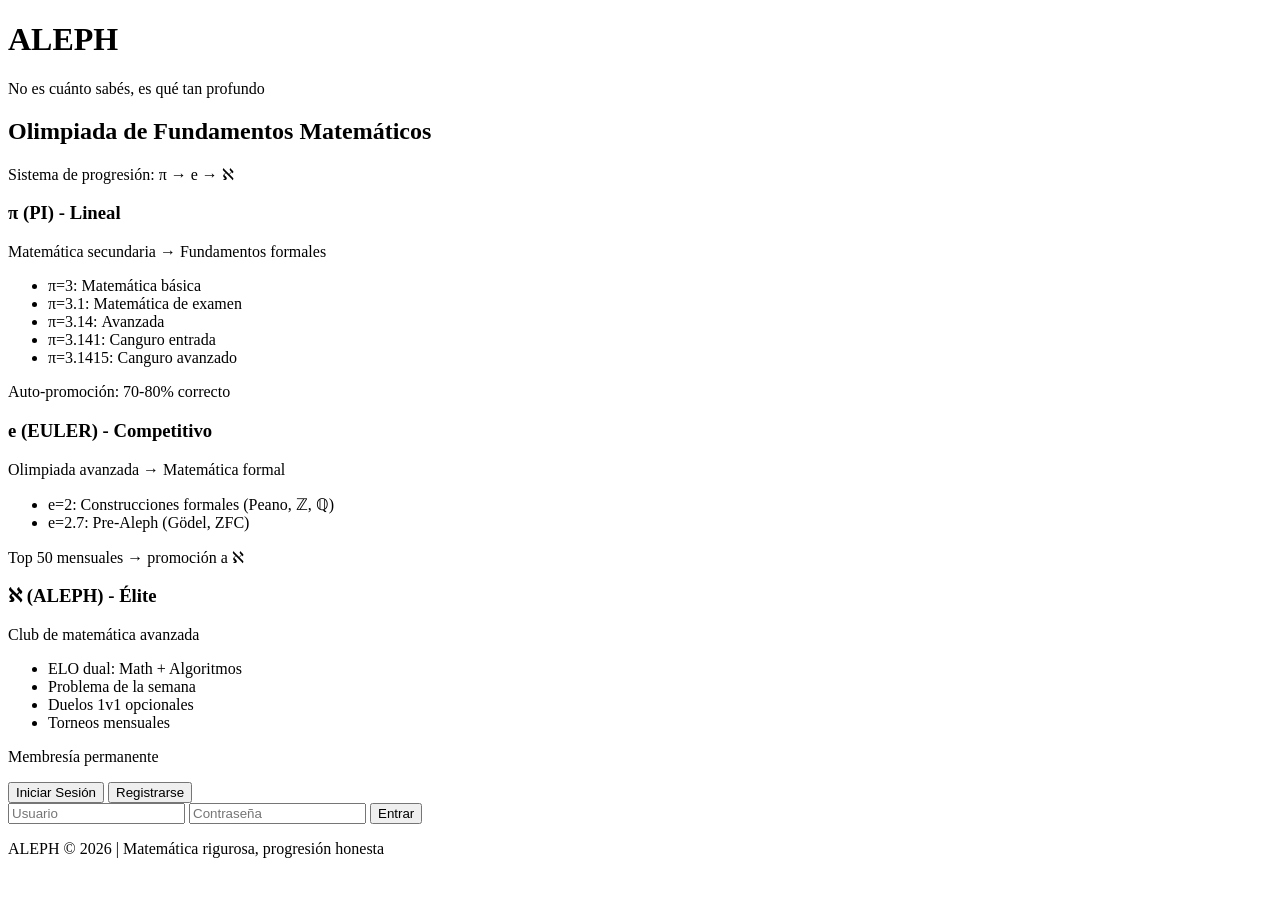
==== frontend/index.html @ c9a875f5 "feat: add landing page with level descriptions and auth forms" ====
<!DOCTYPE html>
<html lang="es">
<head>
    <meta charset="UTF-8">
    <meta name="viewport" content="width=device-width, initial-scale=1.0">
    <title>ALEPH - Olimpiada de Fundamentos Matemáticos</title>
    <link rel="stylesheet" href="css/style.css">
</head>
<body>
    <div class="container">
        <header>
            <h1>ALEPH</h1>
            <p class="tagline">No es cuánto sabés, es qué tan profundo</p>
        </header>

        <main>
            <section class="hero">
                <h2>Olimpiada de Fundamentos Matemáticos</h2>
                <p>Sistema de progresión: π → e → ℵ</p>
            </section>

            <section class="levels">
                <div class="level-card">
                    <h3>π (PI) - Lineal</h3>
                    <p>Matemática secundaria → Fundamentos formales</p>
                    <ul>
                        <li>π=3: Matemática básica</li>
                        <li>π=3.1: Matemática de examen</li>
                        <li>π=3.14: Avanzada</li>
                        <li>π=3.141: Canguro entrada</li>
                        <li>π=3.1415: Canguro avanzado</li>
                    </ul>
                    <p class="progression">Auto-promoción: 70-80% correcto</p>
                </div>

                <div class="level-card">
                    <h3>e (EULER) - Competitivo</h3>
                    <p>Olimpiada avanzada → Matemática formal</p>
                    <ul>
                        <li>e=2: Construcciones formales (Peano, ℤ, ℚ)</li>
                        <li>e=2.7: Pre-Aleph (Gödel, ZFC)</li>
                    </ul>
                    <p class="progression">Top 50 mensuales → promoción a ℵ</p>
                </div>

                <div class="level-card">
                    <h3>ℵ (ALEPH) - Élite</h3>
                    <p>Club de matemática avanzada</p>
                    <ul>
                        <li>ELO dual: Math + Algoritmos</li>
                        <li>Problema de la semana</li>
                        <li>Duelos 1v1 opcionales</li>
                        <li>Torneos mensuales</li>
                    </ul>
                    <p class="progression">Membresía permanente</p>
                </div>
            </section>

            <section class="auth">
                <div class="auth-container">
                    <div class="auth-tabs">
                        <button class="tab active" onclick="showLogin()">Iniciar Sesión</button>
                        <button class="tab" onclick="showRegister()">Registrarse</button>
                    </div>

                    <form id="loginForm" class="auth-form">
                        <input type="text" id="loginUsername" placeholder="Usuario" required>
                        <input type="password" id="loginPassword" placeholder="Contraseña" required>
                        <button type="submit">Entrar</button>
                        <p class="error" id="loginError"></p>
                    </form>

                    <form id="registerForm" class="auth-form" style="display: none;">
                        <input type="text" id="registerUsername" placeholder="Usuario" required>
                        <input type="email" id="registerEmail" placeholder="Email" required>
                        <input type="password" id="registerPassword" placeholder="Contraseña" required>
                        <button type="submit">Crear Cuenta</button>
                        <p class="error" id="registerError"></p>
                    </form>
                </div>
            </section>
        </main>

        <footer>
            <p>ALEPH © 2026 | Matemática rigurosa, progresión honesta</p>
        </footer>
    </div>

    <script src="js/app.js"></script>
</body>
</html>
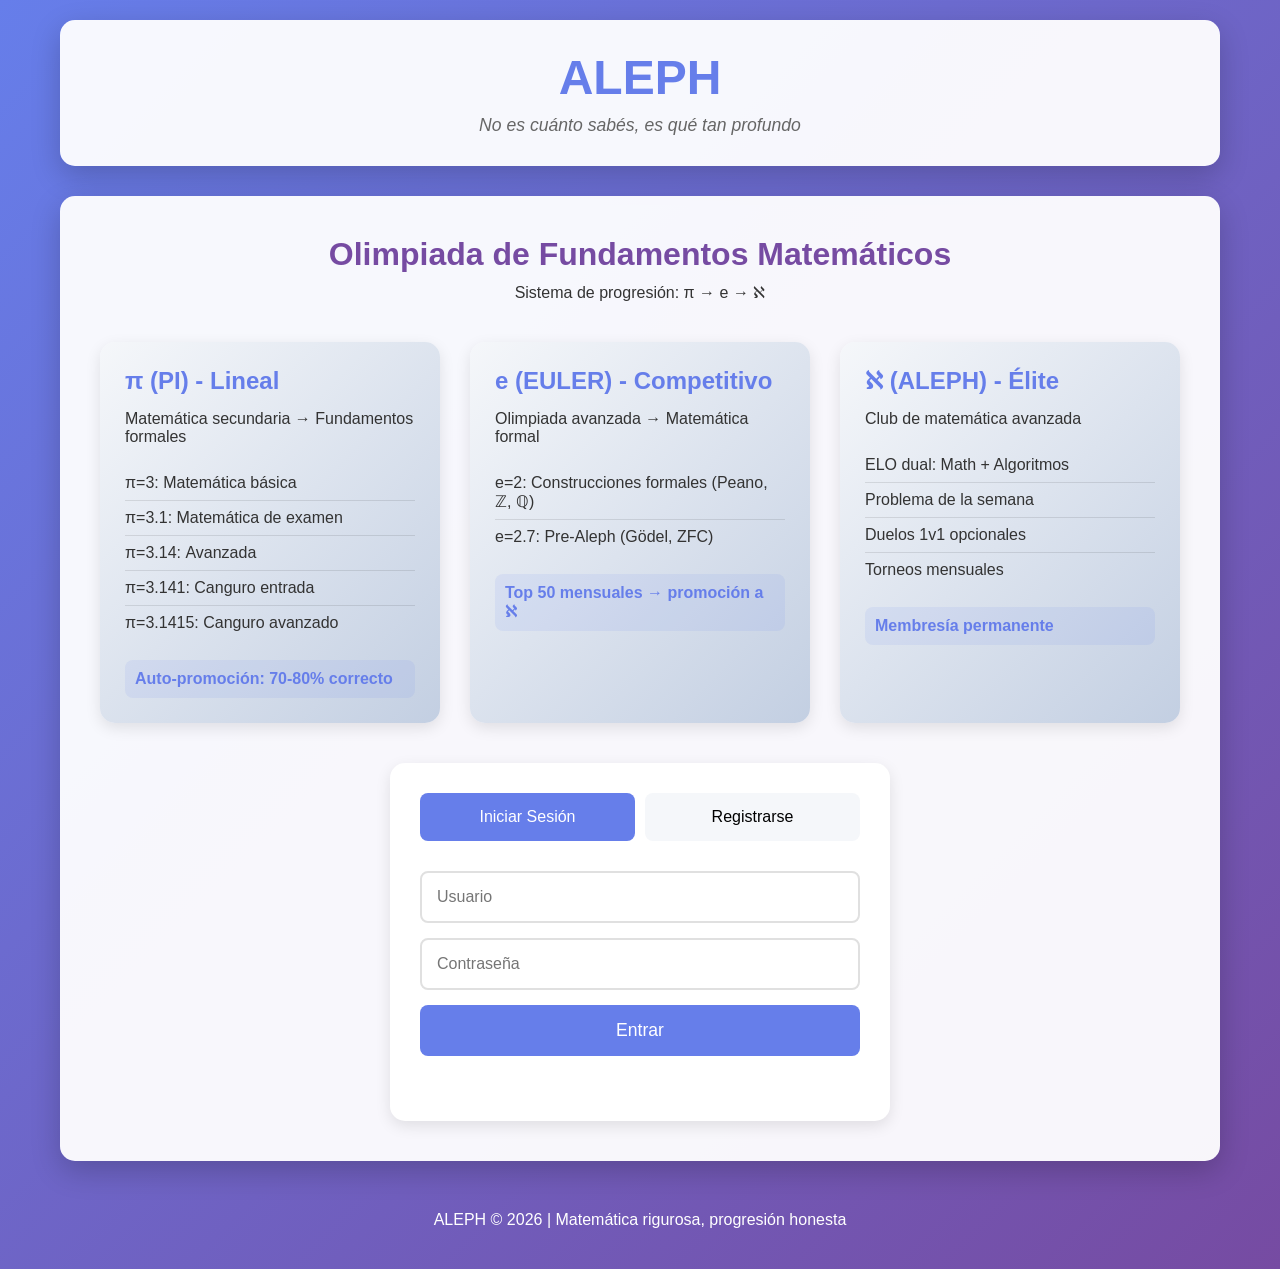
==== commit 0d0a7a14: "fix: use inline event handlers for forms" ====
--- a/frontend/index.html
+++ b/frontend/index.html
@@ -63,14 +63,14 @@
                         <button class="tab" onclick="showRegister()">Registrarse</button>
                     </div>
 
-                    <form id="loginForm" class="auth-form">
+                  <form id="loginForm" class="auth-form" onsubmit="return handleLogin(event)">
                         <input type="text" id="loginUsername" placeholder="Usuario" required>
                         <input type="password" id="loginPassword" placeholder="Contraseña" required>
                         <button type="submit">Entrar</button>
                         <p class="error" id="loginError"></p>
                     </form>
 
-                    <form id="registerForm" class="auth-form" style="display: none;">
+                 <form id="registerForm" class="auth-form" style="display: none;" onsubmit="return handleRegister(event)">
                         <input type="text" id="registerUsername" placeholder="Usuario" required>
                         <input type="email" id="registerEmail" placeholder="Email" required>
                         <input type="password" id="registerPassword" placeholder="Contraseña" required>
--- a/frontend/css/style.css
+++ b/frontend/css/style.css
@@ -0,0 +1,394 @@
+* {
+    margin: 0;
+    padding: 0;
+    box-sizing: border-box;
+}
+
+body {
+    font-family: 'Segoe UI', Tahoma, Geneva, Verdana, sans-serif;
+    background: linear-gradient(135deg, #667eea 0%, #764ba2 100%);
+    min-height: 100vh;
+    color: #333;
+}
+
+.container {
+    max-width: 1200px;
+    margin: 0 auto;
+    padding: 20px;
+}
+
+/* Header */
+header {
+    background: rgba(255, 255, 255, 0.95);
+    padding: 30px;
+    border-radius: 15px;
+    margin-bottom: 30px;
+    box-shadow: 0 10px 30px rgba(0, 0, 0, 0.2);
+}
+
+header h1 {
+    font-size: 3em;
+    color: #667eea;
+    text-align: center;
+    margin-bottom: 10px;
+}
+
+.tagline {
+    text-align: center;
+    font-style: italic;
+    color: #666;
+    font-size: 1.1em;
+}
+
+.header-content {
+    display: flex;
+    justify-content: space-between;
+    align-items: center;
+}
+
+.user-info {
+    display: flex;
+    gap: 15px;
+    align-items: center;
+}
+
+.level-badge {
+    background: #667eea;
+    color: white;
+    padding: 5px 15px;
+    border-radius: 20px;
+    font-weight: bold;
+}
+
+/* Main */
+main {
+    background: rgba(255, 255, 255, 0.95);
+    padding: 40px;
+    border-radius: 15px;
+    box-shadow: 0 10px 30px rgba(0, 0, 0, 0.2);
+    margin-bottom: 30px;
+}
+
+.hero {
+    text-align: center;
+    margin-bottom: 40px;
+}
+
+.hero h2 {
+    font-size: 2em;
+    color: #764ba2;
+    margin-bottom: 10px;
+}
+
+/* Levels */
+.levels {
+    display: grid;
+    grid-template-columns: repeat(auto-fit, minmax(300px, 1fr));
+    gap: 30px;
+    margin-bottom: 40px;
+}
+
+.level-card {
+    background: linear-gradient(135deg, #f5f7fa 0%, #c3cfe2 100%);
+    padding: 25px;
+    border-radius: 15px;
+    box-shadow: 0 5px 15px rgba(0, 0, 0, 0.1);
+    transition: transform 0.3s;
+}
+
+.level-card:hover {
+    transform: translateY(-5px);
+}
+
+.level-card h3 {
+    color: #667eea;
+    margin-bottom: 15px;
+    font-size: 1.5em;
+}
+
+.level-card ul {
+    list-style: none;
+    margin: 20px 0;
+}
+
+.level-card li {
+    padding: 8px 0;
+    border-bottom: 1px solid rgba(0, 0, 0, 0.1);
+}
+
+.level-card li:last-child {
+    border-bottom: none;
+}
+
+.progression {
+    margin-top: 15px;
+    padding: 10px;
+    background: rgba(102, 126, 234, 0.1);
+    border-radius: 8px;
+    font-weight: bold;
+    color: #667eea;
+}
+
+/* Auth */
+.auth {
+    max-width: 500px;
+    margin: 0 auto;
+}
+
+.auth-container {
+    background: white;
+    padding: 30px;
+    border-radius: 15px;
+    box-shadow: 0 5px 15px rgba(0, 0, 0, 0.1);
+}
+
+.auth-tabs {
+    display: flex;
+    gap: 10px;
+    margin-bottom: 30px;
+}
+
+.tab {
+    flex: 1;
+    padding: 15px;
+    border: none;
+    background: #f5f7fa;
+    cursor: pointer;
+    border-radius: 8px;
+    font-size: 1em;
+    transition: all 0.3s;
+}
+
+.tab.active {
+    background: #667eea;
+    color: white;
+}
+
+.auth-form {
+    display: flex;
+    flex-direction: column;
+    gap: 15px;
+}
+
+.auth-form input {
+    padding: 15px;
+    border: 2px solid #e0e0e0;
+    border-radius: 8px;
+    font-size: 1em;
+    transition: border 0.3s;
+}
+
+.auth-form input:focus {
+    outline: none;
+    border-color: #667eea;
+}
+
+.auth-form button {
+    padding: 15px;
+    background: #667eea;
+    color: white;
+    border: none;
+    border-radius: 8px;
+    font-size: 1.1em;
+    cursor: pointer;
+    transition: background 0.3s;
+}
+
+.auth-form button:hover {
+    background: #5568d3;
+}
+
+.error {
+    color: #e74c3c;
+    font-size: 0.9em;
+    min-height: 20px;
+}
+
+/* Stats */
+.stats {
+    display: grid;
+    grid-template-columns: repeat(auto-fit, minmax(200px, 1fr));
+    gap: 20px;
+    margin-bottom: 40px;
+}
+
+.stat-card {
+    background: linear-gradient(135deg, #667eea 0%, #764ba2 100%);
+    color: white;
+    padding: 25px;
+    border-radius: 15px;
+    text-align: center;
+}
+
+.stat-card h3 {
+    font-size: 0.9em;
+    opacity: 0.9;
+    margin-bottom: 10px;
+}
+
+.stat-value {
+    font-size: 2.5em;
+    font-weight: bold;
+}
+
+/* Problems */
+.filter {
+    margin-bottom: 20px;
+}
+
+.filter select {
+    padding: 10px 15px;
+    border: 2px solid #e0e0e0;
+    border-radius: 8px;
+    font-size: 1em;
+    margin-left: 10px;
+}
+
+.problem-list {
+    display: grid;
+    gap: 15px;
+}
+
+.problem-item {
+    background: #f5f7fa;
+    padding: 20px;
+    border-radius: 10px;
+    cursor: pointer;
+    transition: all 0.3s;
+    border: 2px solid transparent;
+}
+
+.problem-item:hover {
+    background: #e8eaf6;
+    border-color: #667eea;
+}
+
+.problem-item h3 {
+    color: #667eea;
+    margin-bottom: 10px;
+}
+
+.problem-item .level-tag {
+    display: inline-block;
+    background: #667eea;
+    color: white;
+    padding: 5px 10px;
+    border-radius: 5px;
+    font-size: 0.8em;
+}
+
+/* Problem View */
+.problem-view {
+    margin-top: 30px;
+}
+
+.back-btn {
+    padding: 10px 20px;
+    background: #e0e0e0;
+    border: none;
+    border-radius: 8px;
+    cursor: pointer;
+    margin-bottom: 20px;
+}
+
+.problem-statement {
+    background: #f5f7fa;
+    padding: 30px;
+    border-radius: 10px;
+    margin: 20px 0;
+    font-size: 1.1em;
+    line-height: 1.8;
+}
+
+.answer-form {
+    display: flex;
+    gap: 15px;
+    margin: 20px 0;
+}
+
+.answer-form input {
+    flex: 1;
+    padding: 15px;
+    border: 2px solid #e0e0e0;
+    border-radius: 8px;
+    font-size: 1em;
+}
+
+.answer-form button {
+    padding: 15px 30px;
+    background: #667eea;
+    color: white;
+    border: none;
+    border-radius: 8px;
+    cursor: pointer;
+}
+
+.result {
+    padding: 20px;
+    border-radius: 10px;
+    margin-top: 20px;
+    font-size: 1.1em;
+    text-align: center;
+}
+
+.result.correct {
+    background: #d4edda;
+    color: #155724;
+    border: 2px solid #c3e6cb;
+}
+
+.result.incorrect {
+    background: #f8d7da;
+    color: #721c24;
+    border: 2px solid #f5c6cb;
+}
+
+/* Submissions */
+.submissions-list {
+    display: grid;
+    gap: 10px;
+}
+
+.submission-item {
+    background: #f5f7fa;
+    padding: 15px;
+    border-radius: 8px;
+    display: flex;
+    justify-content: space-between;
+    align-items: center;
+}
+
+.submission-item.correct {
+    border-left: 5px solid #28a745;
+}
+
+.submission-item.incorrect {
+    border-left: 5px solid #dc3545;
+}
+
+/* Footer */
+footer {
+    text-align: center;
+    color: white;
+    padding: 20px;
+}
+
+/* Responsive */
+@media (max-width: 768px) {
+    .header-content {
+        flex-direction: column;
+        gap: 20px;
+    }
+
+    .levels {
+        grid-template-columns: 1fr;
+    }
+
+    .stats {
+        grid-template-columns: 1fr;
+    }
+
+    .answer-form {
+        flex-direction: column;
+    }
+}
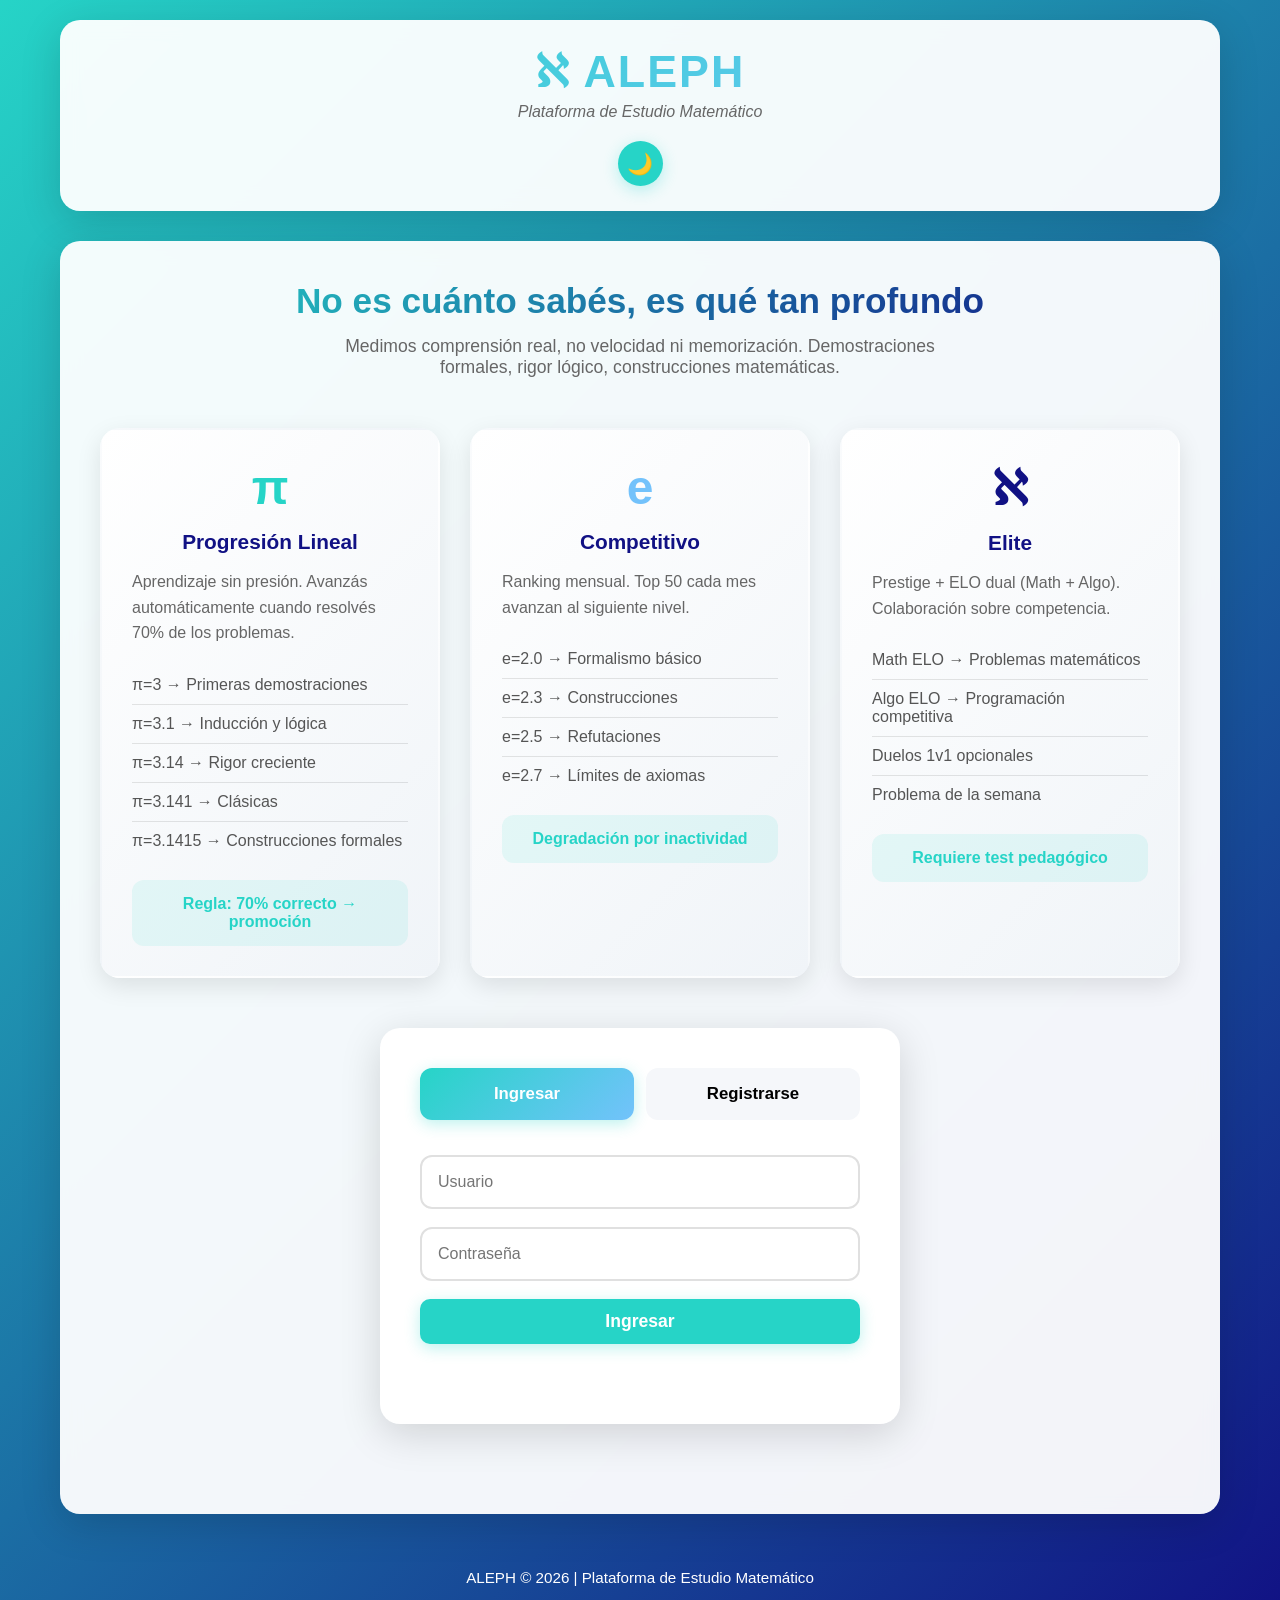
==== commit 897a9096: "refactor: update index.html with new branding and dark mode toggle" ====
--- a/frontend/index.html
+++ b/frontend/index.html
@@ -3,86 +3,100 @@
 <head>
     <meta charset="UTF-8">
     <meta name="viewport" content="width=device-width, initial-scale=1.0">
-    <title>ALEPH - Olimpiada de Fundamentos Matemáticos</title>
+    <title>ALEPH - Plataforma de Estudio Matemático</title>
     <link rel="stylesheet" href="css/style.css">
 </head>
 <body>
     <div class="container">
         <header>
-            <h1>ALEPH</h1>
-            <p class="tagline">No es cuánto sabés, es qué tan profundo</p>
+            <h1>ℵ ALEPH</h1>
+            <p class="tagline">Plataforma de Estudio Matemático</p>
+            <div style="text-align: center;">
+                <button class="dark-mode-toggle" onclick="toggleDarkMode()" title="Cambiar tema">🌙</button>
+            </div>
         </header>
 
         <main>
             <section class="hero">
-                <h2>Olimpiada de Fundamentos Matemáticos</h2>
-                <p>Sistema de progresión: π → e → ℵ</p>
+                <h2>No es cuánto sabés, es qué tan profundo</h2>
+                <p>Medimos comprensión real, no velocidad ni memorización. Demostraciones formales, rigor lógico, construcciones matemáticas.</p>
             </section>
 
             <section class="levels">
                 <div class="level-card">
-                    <h3>π (PI) - Lineal</h3>
-                    <p>Matemática secundaria → Fundamentos formales</p>
+                    <h3 class="pi">π</h3>
+                    <h4>Progresión Lineal</h4>
+                    <p>Aprendizaje sin presión. Avanzás automáticamente cuando resolvés 70% de los problemas.</p>
                     <ul>
-                        <li>π=3: Matemática básica</li>
-                        <li>π=3.1: Matemática de examen</li>
-                        <li>π=3.14: Avanzada</li>
-                        <li>π=3.141: Canguro entrada</li>
-                        <li>π=3.1415: Canguro avanzado</li>
+                        <li>π=3 → Primeras demostraciones</li>
+                        <li>π=3.1 → Inducción y lógica</li>
+                        <li>π=3.14 → Rigor creciente</li>
+                        <li>π=3.141 → Clásicas</li>
+                        <li>π=3.1415 → Construcciones formales</li>
                     </ul>
-                    <p class="progression">Auto-promoción: 70-80% correcto</p>
+                    <div class="progression">
+                        Regla: 70% correcto → promoción
+                    </div>
                 </div>
 
                 <div class="level-card">
-                    <h3>e (EULER) - Competitivo</h3>
-                    <p>Olimpiada avanzada → Matemática formal</p>
+                    <h3 class="euler">e</h3>
+                    <h4>Competitivo</h4>
+                    <p>Ranking mensual. Top 50 cada mes avanzan al siguiente nivel.</p>
                     <ul>
-                        <li>e=2: Construcciones formales (Peano, ℤ, ℚ)</li>
-                        <li>e=2.7: Pre-Aleph (Gödel, ZFC)</li>
+                        <li>e=2.0 → Formalismo básico</li>
+                        <li>e=2.3 → Construcciones</li>
+                        <li>e=2.5 → Refutaciones</li>
+                        <li>e=2.7 → Límites de axiomas</li>
                     </ul>
-                    <p class="progression">Top 50 mensuales → promoción a ℵ</p>
+                    <div class="progression">
+                        Degradación por inactividad
+                    </div>
                 </div>
 
                 <div class="level-card">
-                    <h3>ℵ (ALEPH) - Élite</h3>
-                    <p>Club de matemática avanzada</p>
+                    <h3 class="aleph">ℵ</h3>
+                    <h4>Elite</h4>
+                    <p>Prestige + ELO dual (Math + Algo). Colaboración sobre competencia.</p>
                     <ul>
-                        <li>ELO dual: Math + Algoritmos</li>
+                        <li>Math ELO → Problemas matemáticos</li>
+                        <li>Algo ELO → Programación competitiva</li>
+                        <li>Duelos 1v1 opcionales</li>
                         <li>Problema de la semana</li>
-                        <li>Duelos 1v1 opcionales</li>
-                        <li>Torneos mensuales</li>
                     </ul>
-                    <p class="progression">Membresía permanente</p>
+                    <div class="progression">
+                        Requiere test pedagógico
+                    </div>
                 </div>
             </section>
 
             <section class="auth">
                 <div class="auth-container">
                     <div class="auth-tabs">
-                        <button class="tab active" onclick="showLogin()">Iniciar Sesión</button>
+                        <button class="tab active" onclick="showLogin()">Ingresar</button>
                         <button class="tab" onclick="showRegister()">Registrarse</button>
                     </div>
 
-                  <form id="loginForm" class="auth-form" onsubmit="return handleLogin(event)">
+                    <form id="loginForm" class="auth-form" onsubmit="return handleLogin(event)">
                         <input type="text" id="loginUsername" placeholder="Usuario" required>
                         <input type="password" id="loginPassword" placeholder="Contraseña" required>
-                        <button type="submit">Entrar</button>
-                        <p class="error" id="loginError"></p>
+                        <button type="submit">Ingresar</button>
+                        <div id="loginError" class="error"></div>
                     </form>
 
-                 <form id="registerForm" class="auth-form" style="display: none;" onsubmit="return handleRegister(event)">
+                    <form id="registerForm" class="auth-form" style="display: none;" onsubmit="return handleRegister(event)">
                         <input type="text" id="registerUsername" placeholder="Usuario" required>
                         <input type="email" id="registerEmail" placeholder="Email" required>
                         <input type="password" id="registerPassword" placeholder="Contraseña" required>
                         <button type="submit">Crear Cuenta</button>
-                        <p class="error" id="registerError"></p>
+                        <div id="registerError" class="error"></div>
                     </form>
                 </div>
             </section>
         </main>
 
         <footer>
-            <p>ALEPH © 2026 | Matemática rigurosa, progresión honesta</p>
+            <p>ALEPH © 2026 | Plataforma de Estudio Matemático</p>
         </footer>
     </div>
 
--- a/frontend/css/style.css
+++ b/frontend/css/style.css
@@ -1,3 +1,18 @@
+/* ALEPH - Plataforma de Estudio Matemático */
+/* Paleta: #26D4C7 (turquesa), #111184 (azul profundo), #73C2FB (azul claro) */
+
+:root {
+    --primary: #26D4C7;
+    --dark: #111184;
+    --accent: #73C2FB;
+    --bg-light: #f8f9fa;
+    --bg-dark: #0a0a1f;
+    --text-light: #2d3748;
+    --text-dark: #e2e8f0;
+    --card-light: #ffffff;
+    --card-dark: #1a1a3e;
+}
+
 * {
     margin: 0;
     padding: 0;
@@ -5,10 +20,16 @@
 }
 
 body {
-    font-family: 'Segoe UI', Tahoma, Geneva, Verdana, sans-serif;
-    background: linear-gradient(135deg, #667eea 0%, #764ba2 100%);
+    font-family: 'Inter', 'Segoe UI', Tahoma, sans-serif;
+    background: linear-gradient(135deg, var(--primary) 0%, var(--dark) 100%);
     min-height: 100vh;
-    color: #333;
+    color: var(--text-light);
+    transition: background 0.3s ease;
+}
+
+body.dark-mode {
+    background: linear-gradient(135deg, var(--dark) 0%, #000000 100%);
+    color: var(--text-dark);
 }
 
 .container {
@@ -17,33 +38,50 @@
     padding: 20px;
 }
 
-/* Header */
+/* ========== HEADER ========== */
 header {
     background: rgba(255, 255, 255, 0.95);
-    padding: 30px;
-    border-radius: 15px;
+    padding: 25px 35px;
+    border-radius: 20px;
     margin-bottom: 30px;
-    box-shadow: 0 10px 30px rgba(0, 0, 0, 0.2);
+    box-shadow: 0 10px 40px rgba(0, 0, 0, 0.15);
+    backdrop-filter: blur(10px);
+}
+
+body.dark-mode header {
+    background: rgba(26, 26, 62, 0.95);
 }
 
 header h1 {
-    font-size: 3em;
-    color: #667eea;
-    text-align: center;
-    margin-bottom: 10px;
+    font-size: 2.8em;
+    background: linear-gradient(135deg, var(--primary), var(--accent));
+    -webkit-background-clip: text;
+    -webkit-text-fill-color: transparent;
+    background-clip: text;
+    text-align: center;
+    margin-bottom: 5px;
+    font-weight: 800;
+    letter-spacing: 2px;
 }
 
 .tagline {
     text-align: center;
     font-style: italic;
     color: #666;
-    font-size: 1.1em;
+    font-size: 1em;
+    margin-bottom: 20px;
+}
+
+body.dark-mode .tagline {
+    color: #999;
 }
 
 .header-content {
     display: flex;
     justify-content: space-between;
     align-items: center;
+    flex-wrap: wrap;
+    gap: 15px;
 }
 
 .user-info {
@@ -53,57 +91,156 @@
 }
 
 .level-badge {
-    background: #667eea;
-    color: white;
-    padding: 5px 15px;
-    border-radius: 20px;
+    background: linear-gradient(135deg, var(--primary), var(--accent));
+    color: white;
+    padding: 8px 18px;
+    border-radius: 25px;
     font-weight: bold;
-}
-
-/* Main */
+    font-size: 0.95em;
+    box-shadow: 0 4px 15px rgba(38, 212, 199, 0.3);
+}
+
+#username {
+    font-weight: 600;
+    color: var(--dark);
+}
+
+body.dark-mode #username {
+    color: var(--text-dark);
+}
+
+/* Dark mode toggle */
+.dark-mode-toggle {
+    background: var(--primary);
+    border: none;
+    color: white;
+    width: 45px;
+    height: 45px;
+    border-radius: 50%;
+    cursor: pointer;
+    font-size: 1.3em;
+    transition: all 0.3s ease;
+    box-shadow: 0 4px 15px rgba(38, 212, 199, 0.3);
+}
+
+.dark-mode-toggle:hover {
+    transform: scale(1.1);
+    box-shadow: 0 6px 20px rgba(38, 212, 199, 0.5);
+}
+
+body.dark-mode .dark-mode-toggle {
+    background: var(--accent);
+}
+
+/* ========== MAIN CONTENT ========== */
 main {
     background: rgba(255, 255, 255, 0.95);
     padding: 40px;
-    border-radius: 15px;
-    box-shadow: 0 10px 30px rgba(0, 0, 0, 0.2);
+    border-radius: 20px;
+    box-shadow: 0 10px 40px rgba(0, 0, 0, 0.15);
+    backdrop-filter: blur(10px);
     margin-bottom: 30px;
 }
 
+body.dark-mode main {
+    background: rgba(26, 26, 62, 0.95);
+}
+
+h2 {
+    color: var(--dark);
+    margin-bottom: 25px;
+    font-size: 1.8em;
+    font-weight: 700;
+}
+
+body.dark-mode h2 {
+    color: var(--primary);
+}
+
+/* ========== HERO ========== */
 .hero {
     text-align: center;
-    margin-bottom: 40px;
+    margin-bottom: 50px;
 }
 
 .hero h2 {
-    font-size: 2em;
-    color: #764ba2;
-    margin-bottom: 10px;
-}
-
-/* Levels */
+    font-size: 2.2em;
+    background: linear-gradient(135deg, var(--primary), var(--dark));
+    -webkit-background-clip: text;
+    -webkit-text-fill-color: transparent;
+    background-clip: text;
+    margin-bottom: 15px;
+}
+
+.hero p {
+    font-size: 1.1em;
+    color: #666;
+    max-width: 600px;
+    margin: 0 auto;
+}
+
+body.dark-mode .hero p {
+    color: #aaa;
+}
+
+/* ========== LEVELS ========== */
 .levels {
     display: grid;
-    grid-template-columns: repeat(auto-fit, minmax(300px, 1fr));
+    grid-template-columns: repeat(auto-fit, minmax(320px, 1fr));
     gap: 30px;
-    margin-bottom: 40px;
+    margin-bottom: 50px;
 }
 
 .level-card {
-    background: linear-gradient(135deg, #f5f7fa 0%, #c3cfe2 100%);
-    padding: 25px;
-    border-radius: 15px;
-    box-shadow: 0 5px 15px rgba(0, 0, 0, 0.1);
-    transition: transform 0.3s;
+    background: linear-gradient(135deg, #ffffff 0%, #f0f4f8 100%);
+    padding: 30px;
+    border-radius: 20px;
+    box-shadow: 0 8px 25px rgba(0, 0, 0, 0.1);
+    transition: all 0.3s ease;
+    border: 2px solid transparent;
+}
+
+body.dark-mode .level-card {
+    background: linear-gradient(135deg, var(--card-dark) 0%, #0f0f2e 100%);
 }
 
 .level-card:hover {
-    transform: translateY(-5px);
+    transform: translateY(-8px);
+    box-shadow: 0 15px 40px rgba(38, 212, 199, 0.2);
+    border-color: var(--primary);
 }
 
 .level-card h3 {
-    color: #667eea;
+    font-size: 3em;
+    text-align: center;
     margin-bottom: 15px;
-    font-size: 1.5em;
+}
+
+.level-card h3.pi { color: var(--primary); }
+.level-card h3.euler { color: var(--accent); }
+.level-card h3.aleph { color: var(--dark); }
+
+body.dark-mode .level-card h3.aleph { color: var(--primary); }
+
+.level-card h4 {
+    font-size: 1.3em;
+    color: var(--dark);
+    margin-bottom: 15px;
+    text-align: center;
+}
+
+body.dark-mode .level-card h4 {
+    color: var(--text-dark);
+}
+
+.level-card p {
+    color: #666;
+    line-height: 1.6;
+    margin-bottom: 15px;
+}
+
+body.dark-mode .level-card p {
+    color: #aaa;
 }
 
 .level-card ul {
@@ -112,8 +249,14 @@
 }
 
 .level-card li {
-    padding: 8px 0;
+    padding: 10px 0;
     border-bottom: 1px solid rgba(0, 0, 0, 0.1);
+    color: #555;
+}
+
+body.dark-mode .level-card li {
+    border-bottom: 1px solid rgba(255, 255, 255, 0.1);
+    color: #bbb;
 }
 
 .level-card li:last-child {
@@ -121,214 +264,210 @@
 }
 
 .progression {
-    margin-top: 15px;
-    padding: 10px;
-    background: rgba(102, 126, 234, 0.1);
-    border-radius: 8px;
-    font-weight: bold;
-    color: #667eea;
-}
-
-/* Auth */
-.auth {
-    max-width: 500px;
-    margin: 0 auto;
-}
-
-.auth-container {
-    background: white;
-    padding: 30px;
-    border-radius: 15px;
-    box-shadow: 0 5px 15px rgba(0, 0, 0, 0.1);
-}
-
-.auth-tabs {
-    display: flex;
-    gap: 10px;
-    margin-bottom: 30px;
-}
-
-.tab {
-    flex: 1;
+    margin-top: 20px;
     padding: 15px;
-    border: none;
-    background: #f5f7fa;
-    cursor: pointer;
-    border-radius: 8px;
-    font-size: 1em;
-    transition: all 0.3s;
-}
-
-.tab.active {
-    background: #667eea;
-    color: white;
-}
-
-.auth-form {
-    display: flex;
-    flex-direction: column;
-    gap: 15px;
-}
-
-.auth-form input {
-    padding: 15px;
-    border: 2px solid #e0e0e0;
-    border-radius: 8px;
-    font-size: 1em;
-    transition: border 0.3s;
-}
-
-.auth-form input:focus {
-    outline: none;
-    border-color: #667eea;
-}
-
-.auth-form button {
-    padding: 15px;
-    background: #667eea;
-    color: white;
-    border: none;
-    border-radius: 8px;
-    font-size: 1.1em;
-    cursor: pointer;
-    transition: background 0.3s;
-}
-
-.auth-form button:hover {
-    background: #5568d3;
-}
-
-.error {
-    color: #e74c3c;
-    font-size: 0.9em;
-    min-height: 20px;
-}
-
-/* Stats */
+    background: rgba(38, 212, 199, 0.1);
+    border-radius: 12px;
+    font-weight: 600;
+    color: var(--primary);
+    text-align: center;
+}
+
+/* ========== STATS ========== */
 .stats {
     display: grid;
-    grid-template-columns: repeat(auto-fit, minmax(200px, 1fr));
-    gap: 20px;
+    grid-template-columns: repeat(auto-fit, minmax(220px, 1fr));
+    gap: 25px;
     margin-bottom: 40px;
 }
 
 .stat-card {
-    background: linear-gradient(135deg, #667eea 0%, #764ba2 100%);
-    color: white;
-    padding: 25px;
-    border-radius: 15px;
-    text-align: center;
+    background: linear-gradient(135deg, var(--primary) 0%, var(--accent) 100%);
+    color: white;
+    padding: 30px;
+    border-radius: 18px;
+    text-align: center;
+    box-shadow: 0 8px 25px rgba(38, 212, 199, 0.3);
+    transition: transform 0.3s ease;
+}
+
+.stat-card:hover {
+    transform: translateY(-5px);
 }
 
 .stat-card h3 {
-    font-size: 0.9em;
+    font-size: 0.95em;
     opacity: 0.9;
-    margin-bottom: 10px;
+    margin-bottom: 12px;
+    color: white;
 }
 
 .stat-value {
-    font-size: 2.5em;
+    font-size: 2.8em;
     font-weight: bold;
 }
 
-/* Problems */
+/* ========== PROBLEMS ========== */
 .filter {
-    margin-bottom: 20px;
+    margin-bottom: 25px;
 }
 
 .filter select {
-    padding: 10px 15px;
-    border: 2px solid #e0e0e0;
-    border-radius: 8px;
+    padding: 12px 18px;
+    border: 2px solid var(--primary);
+    border-radius: 12px;
     font-size: 1em;
     margin-left: 10px;
+    background: white;
+    color: var(--dark);
+    cursor: pointer;
+    transition: all 0.3s ease;
+}
+
+body.dark-mode .filter select {
+    background: var(--card-dark);
+    color: var(--text-dark);
+}
+
+.filter select:focus {
+    outline: none;
+    box-shadow: 0 0 0 3px rgba(38, 212, 199, 0.2);
 }
 
 .problem-list {
     display: grid;
-    gap: 15px;
+    gap: 18px;
 }
 
 .problem-item {
-    background: #f5f7fa;
-    padding: 20px;
-    border-radius: 10px;
-    cursor: pointer;
-    transition: all 0.3s;
+    background: #f8f9fa;
+    padding: 22px;
+    border-radius: 15px;
+    cursor: pointer;
+    transition: all 0.3s ease;
     border: 2px solid transparent;
 }
 
+body.dark-mode .problem-item {
+    background: var(--card-dark);
+}
+
 .problem-item:hover {
-    background: #e8eaf6;
-    border-color: #667eea;
+    background: #e8f4f8;
+    border-color: var(--primary);
+    transform: translateX(5px);
+}
+
+body.dark-mode .problem-item:hover {
+    background: #252550;
 }
 
 .problem-item h3 {
-    color: #667eea;
-    margin-bottom: 10px;
-}
-
-.problem-item .level-tag {
+    color: var(--dark);
+    margin-bottom: 8px;
+    font-size: 1.2em;
+}
+
+body.dark-mode .problem-item h3 {
+    color: var(--primary);
+}
+
+.level-tag {
     display: inline-block;
-    background: #667eea;
-    color: white;
-    padding: 5px 10px;
-    border-radius: 5px;
-    font-size: 0.8em;
-}
-
-/* Problem View */
-.problem-view {
-    margin-top: 30px;
-}
-
+    background: var(--primary);
+    color: white;
+    padding: 6px 14px;
+    border-radius: 8px;
+    font-size: 0.85em;
+    font-weight: 600;
+}
+
+/* ========== PROBLEM VIEW ========== */
 .back-btn {
-    padding: 10px 20px;
+    padding: 12px 24px;
     background: #e0e0e0;
     border: none;
-    border-radius: 8px;
-    cursor: pointer;
-    margin-bottom: 20px;
+    border-radius: 10px;
+    cursor: pointer;
+    margin-bottom: 25px;
+    font-size: 1em;
+    transition: all 0.3s ease;
+}
+
+body.dark-mode .back-btn {
+    background: var(--card-dark);
+    color: var(--text-dark);
+}
+
+.back-btn:hover {
+    background: var(--primary);
+    color: white;
 }
 
 .problem-statement {
-    background: #f5f7fa;
-    padding: 30px;
-    border-radius: 10px;
-    margin: 20px 0;
-    font-size: 1.1em;
-    line-height: 1.8;
+    background: #f8f9fa;
+    padding: 35px;
+    border-radius: 15px;
+    margin: 25px 0;
+    font-size: 1.15em;
+    line-height: 1.9;
+    border-left: 5px solid var(--primary);
+}
+
+body.dark-mode .problem-statement {
+    background: var(--card-dark);
 }
 
 .answer-form {
     display: flex;
     gap: 15px;
-    margin: 20px 0;
+    margin: 25px 0;
 }
 
 .answer-form input {
     flex: 1;
-    padding: 15px;
-    border: 2px solid #e0e0e0;
-    border-radius: 8px;
+    padding: 16px;
+    border: 2px solid var(--primary);
+    border-radius: 12px;
     font-size: 1em;
+    transition: all 0.3s ease;
+}
+
+body.dark-mode .answer-form input {
+    background: var(--card-dark);
+    color: var(--text-dark);
+}
+
+.answer-form input:focus {
+    outline: none;
+    box-shadow: 0 0 0 3px rgba(38, 212, 199, 0.2);
 }
 
 .answer-form button {
-    padding: 15px 30px;
-    background: #667eea;
+    padding: 16px 35px;
+    background: linear-gradient(135deg, var(--primary), var(--accent));
     color: white;
     border: none;
-    border-radius: 8px;
-    cursor: pointer;
+    border-radius: 12px;
+    cursor: pointer;
+    font-size: 1em;
+    font-weight: 600;
+    transition: all 0.3s ease;
+    box-shadow: 0 4px 15px rgba(38, 212, 199, 0.3);
+}
+
+.answer-form button:hover {
+    transform: translateY(-2px);
+    box-shadow: 0 6px 20px rgba(38, 212, 199, 0.5);
 }
 
 .result {
-    padding: 20px;
-    border-radius: 10px;
-    margin-top: 20px;
-    font-size: 1.1em;
-    text-align: center;
+    padding: 22px;
+    border-radius: 12px;
+    margin-top: 25px;
+    font-size: 1.15em;
+    text-align: center;
+    font-weight: 600;
 }
 
 .result.correct {
@@ -343,21 +482,121 @@
     border: 2px solid #f5c6cb;
 }
 
-/* Submissions */
+/* ========== AUTH ========== */
+.auth {
+    max-width: 520px;
+    margin: 50px auto;
+}
+
+.auth-container {
+    background: white;
+    padding: 40px;
+    border-radius: 20px;
+    box-shadow: 0 10px 40px rgba(0, 0, 0, 0.15);
+}
+
+body.dark-mode .auth-container {
+    background: var(--card-dark);
+}
+
+.auth-tabs {
+    display: flex;
+    gap: 12px;
+    margin-bottom: 35px;
+}
+
+.tab {
+    flex: 1;
+    padding: 16px;
+    border: none;
+    background: #f5f7fa;
+    cursor: pointer;
+    border-radius: 12px;
+    font-size: 1.05em;
+    transition: all 0.3s ease;
+    font-weight: 600;
+}
+
+body.dark-mode .tab {
+    background: #0f0f2e;
+    color: var(--text-dark);
+}
+
+.tab.active {
+    background: linear-gradient(135deg, var(--primary), var(--accent));
+    color: white;
+    box-shadow: 0 4px 15px rgba(38, 212, 199, 0.3);
+}
+
+.auth-form {
+    display: flex;
+    flex-direction: column;
+    gap: 18px;
+}
+
+.auth-form input {
+    padding: 16px;
+    border: 2px solid #e0e0e0;
+    border-radius: 12px;
+    font-size: 1em;
+    transition: all 0.3s ease;
+}
+
+body.dark-mode .auth-form input {
+    background: #0f0f2e;
+    color: var(--text-dark);
+    border-color: #333;
+}
+
+.auth-form input:focus {
+    outline: none;
+    border-color: var(--primary);
+    box-shadow: 0 0 0 3px rgba(38, 212, 199, 0.1);
+}
+
+.auth-form button {
+    padding: 16px;
+    background: linear-gradient(135deg, var(--primary), var(--accent));
+    color: white;
+    border: none;
+    border-radius: 12px;
+    font-size: 1.1em;
+    cursor: pointer;
+    font-weight: 600;
+    transition: all 0.3s ease;
+    box-shadow: 0 4px 15px rgba(38, 212, 199, 0.3);
+}
+
+.auth-form button:hover {
+    transform: translateY(-2px);
+    box-shadow: 0 6px 20px rgba(38, 212, 199, 0.5);
+}
+
+.error {
+    color: #e74c3c;
+    font-size: 0.9em;
+    min-height: 22px;
+}
+
+/* ========== SUBMISSIONS ========== */
 .submissions-list {
     display: grid;
-    gap: 10px;
+    gap: 12px;
 }
 
 .submission-item {
-    background: #f5f7fa;
-    padding: 15px;
-    border-radius: 8px;
+    background: #f8f9fa;
+    padding: 18px;
+    border-radius: 12px;
     display: flex;
     justify-content: space-between;
     align-items: center;
 }
 
+body.dark-mode .submission-item {
+    background: var(--card-dark);
+}
+
 .submission-item.correct {
     border-left: 5px solid #28a745;
 }
@@ -366,29 +605,51 @@
     border-left: 5px solid #dc3545;
 }
 
-/* Footer */
+/* ========== BUTTONS ========== */
+button {
+    font-family: inherit;
+}
+
+button:not(.tab):not(.back-btn):not(.dark-mode-toggle) {
+    background: var(--primary);
+    color: white;
+    border: none;
+    padding: 12px 24px;
+    border-radius: 10px;
+    cursor: pointer;
+    font-weight: 600;
+    transition: all 0.3s ease;
+}
+
+button:not(.tab):not(.back-btn):not(.dark-mode-toggle):hover {
+    background: var(--accent);
+    transform: translateY(-2px);
+}
+
+/* ========== FOOTER ========== */
 footer {
     text-align: center;
     color: white;
-    padding: 20px;
-}
-
-/* Responsive */
+    padding: 25px;
+    font-size: 0.95em;
+}
+
+/* ========== RESPONSIVE ========== */
 @media (max-width: 768px) {
     .header-content {
         flex-direction: column;
-        gap: 20px;
+        text-align: center;
     }
 
-    .levels {
-        grid-template-columns: 1fr;
-    }
-
-    .stats {
+    .levels, .stats {
         grid-template-columns: 1fr;
     }
 
     .answer-form {
         flex-direction: column;
     }
-}
+
+    header h1 {
+        font-size: 2em;
+    }
+}
